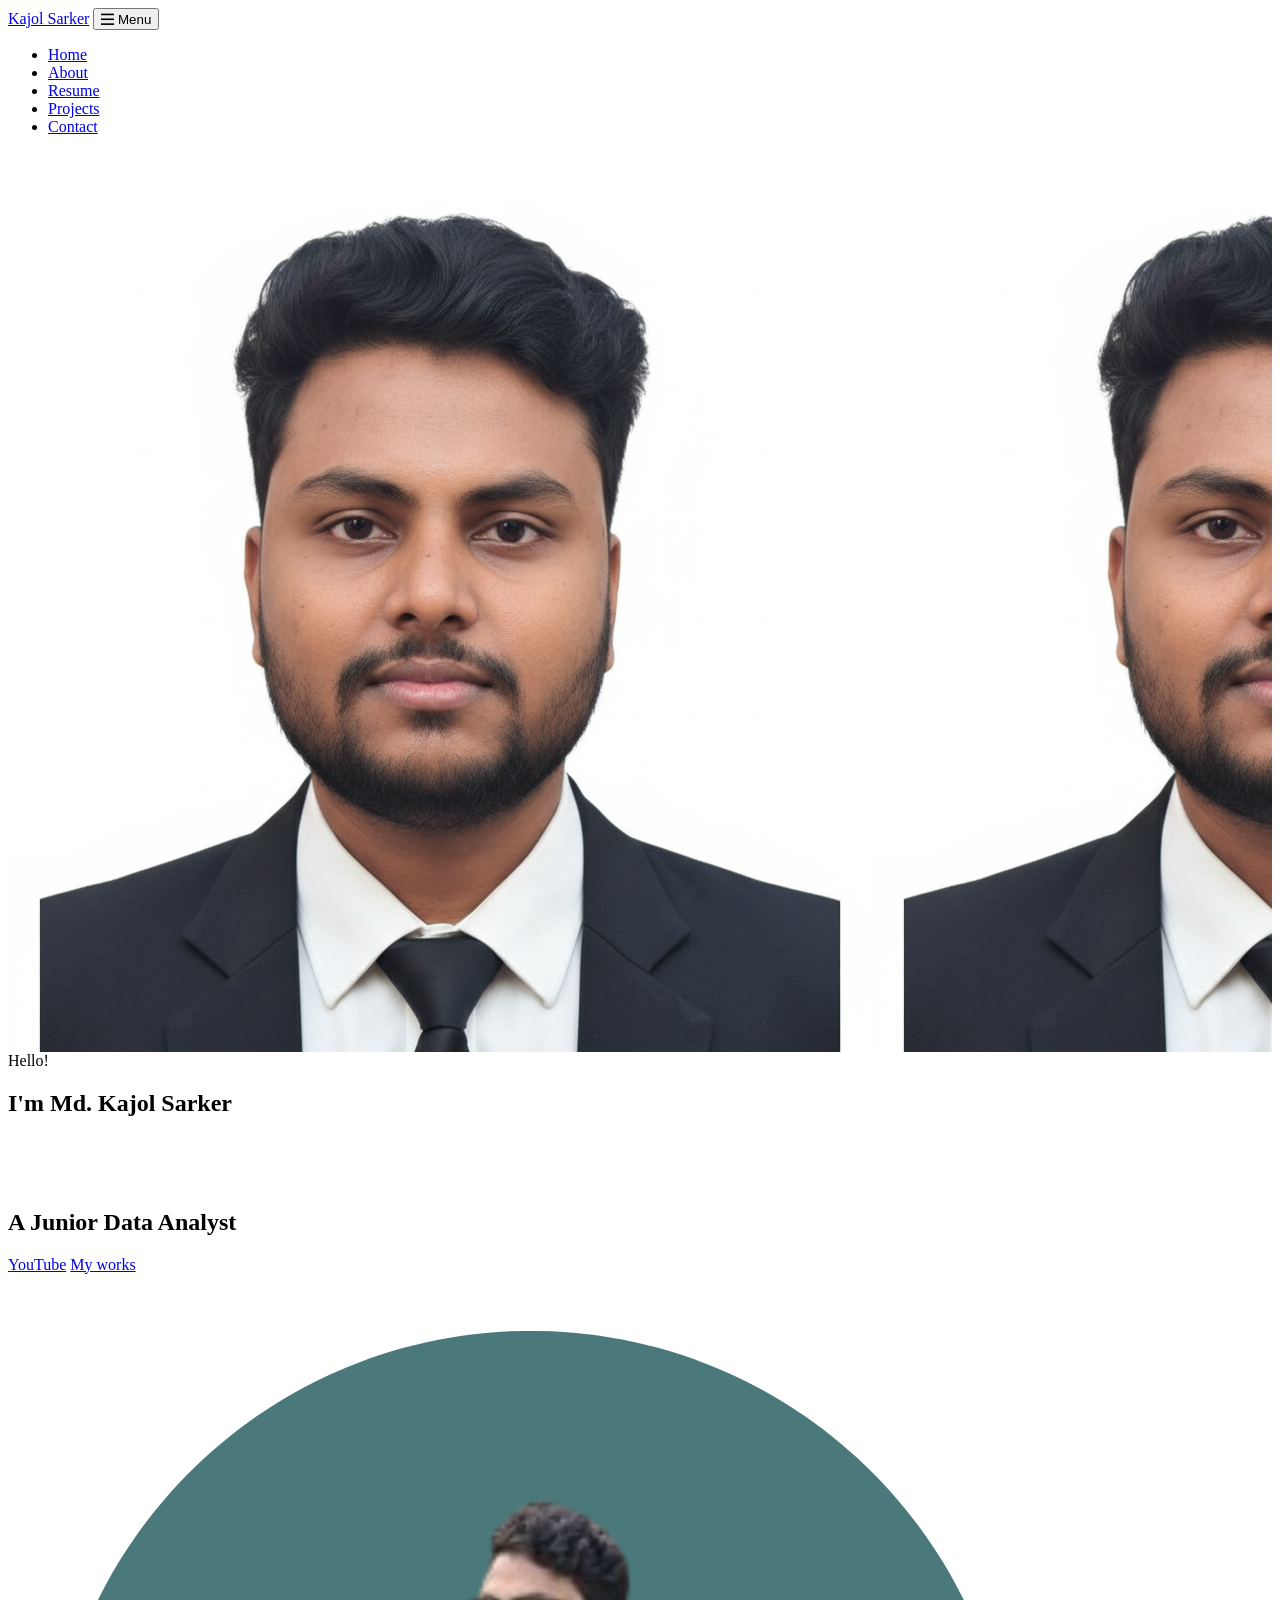
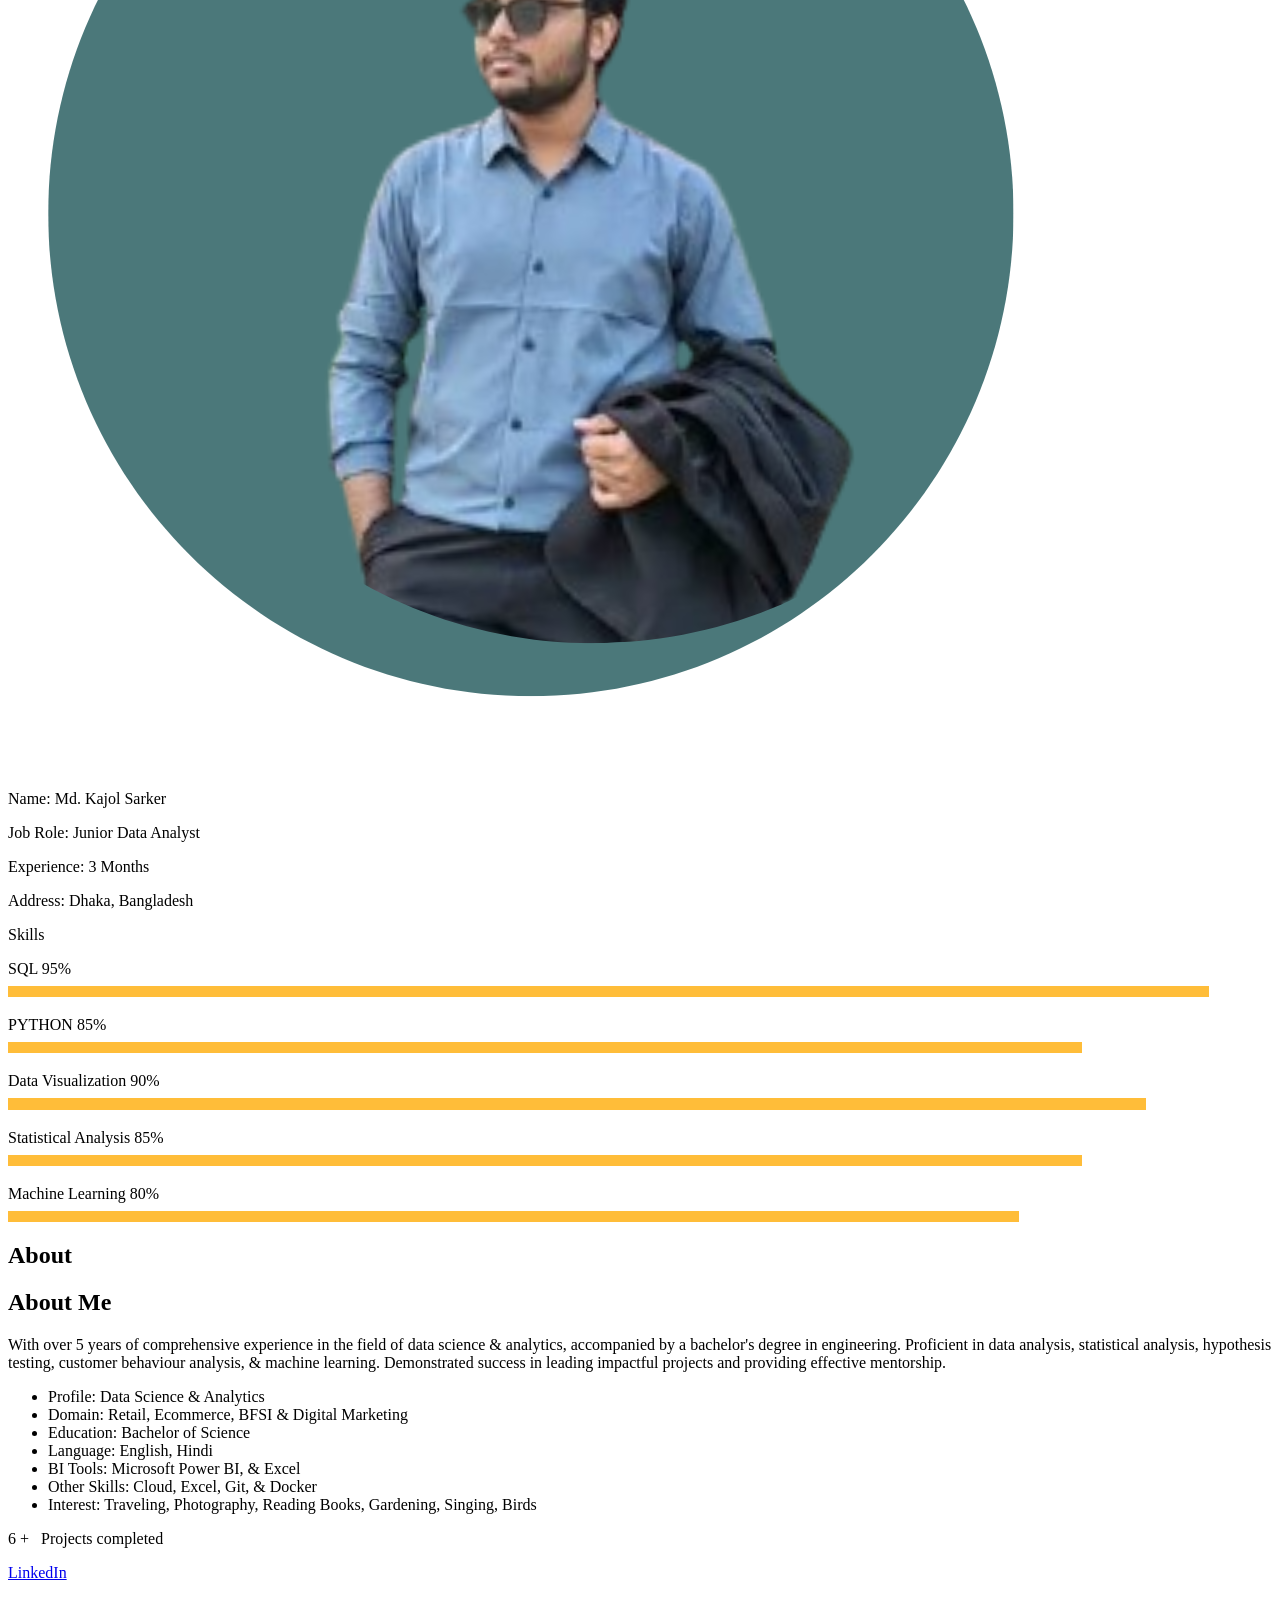
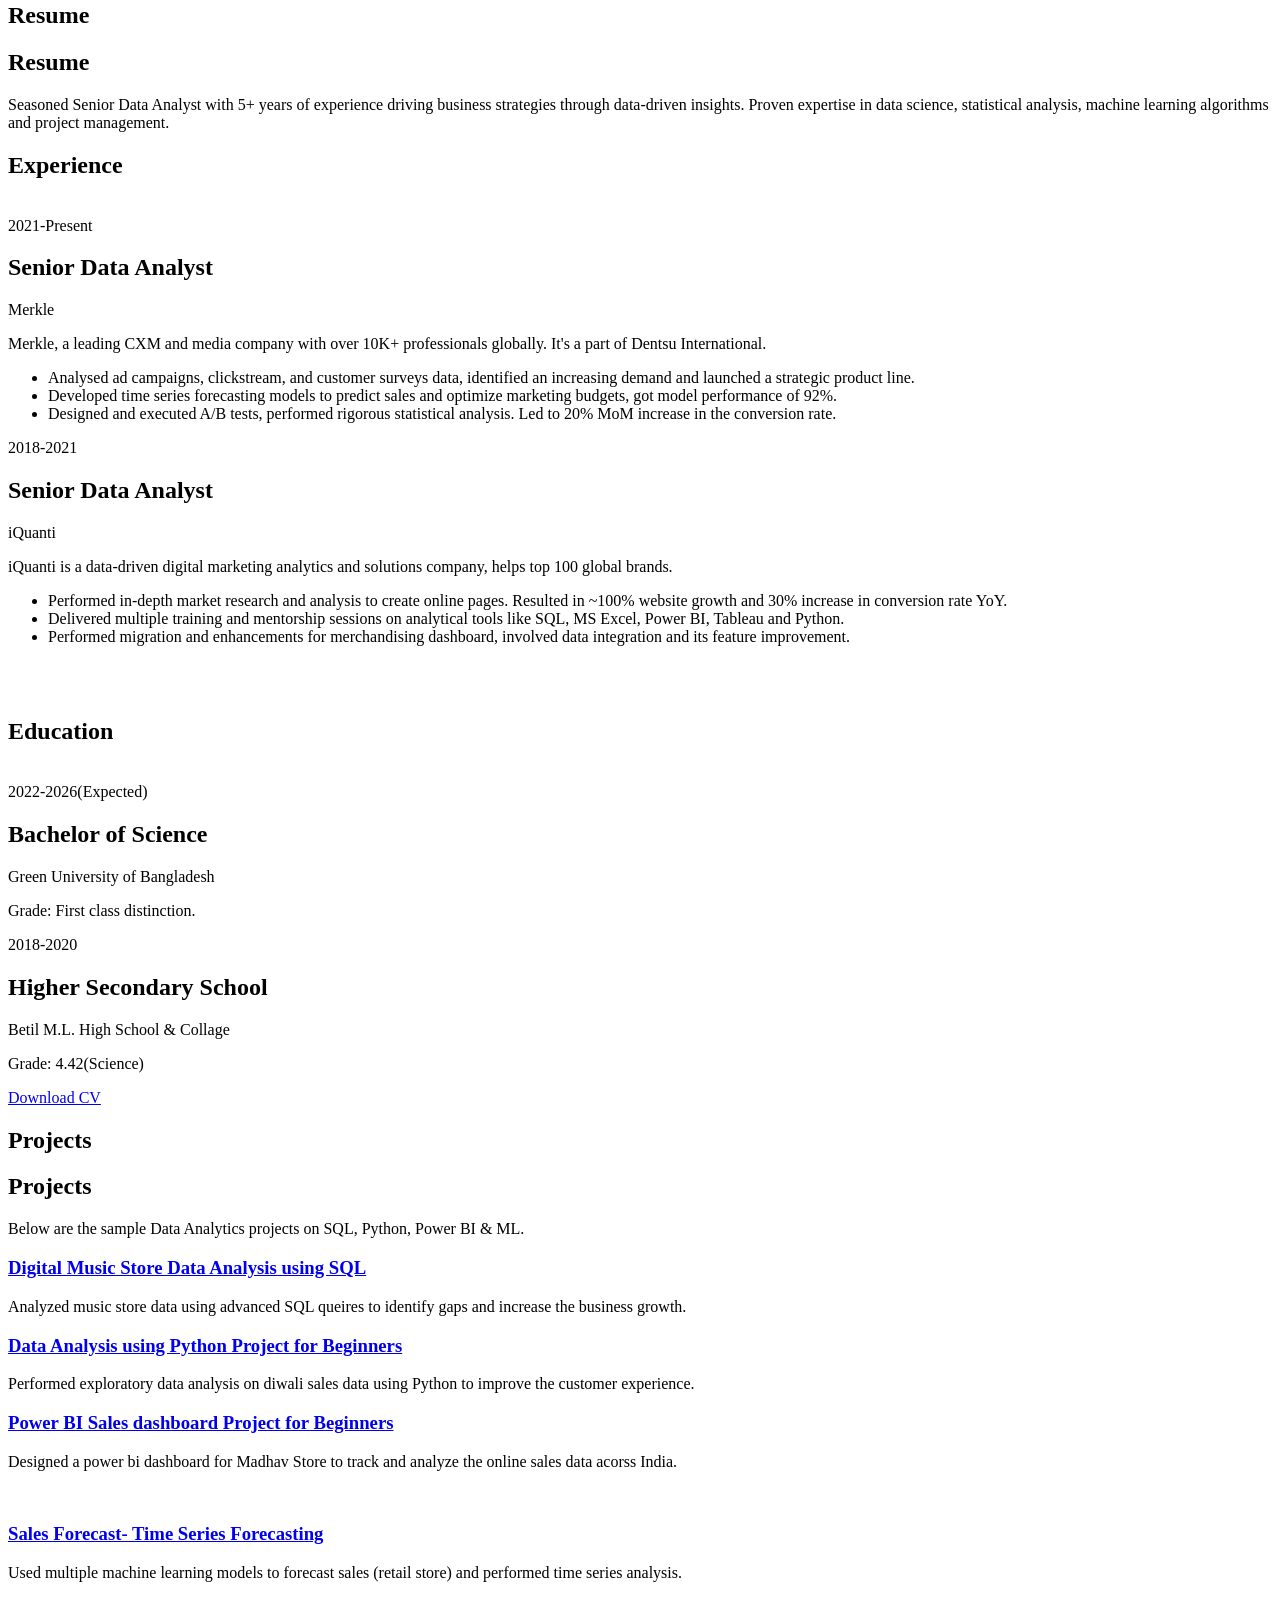
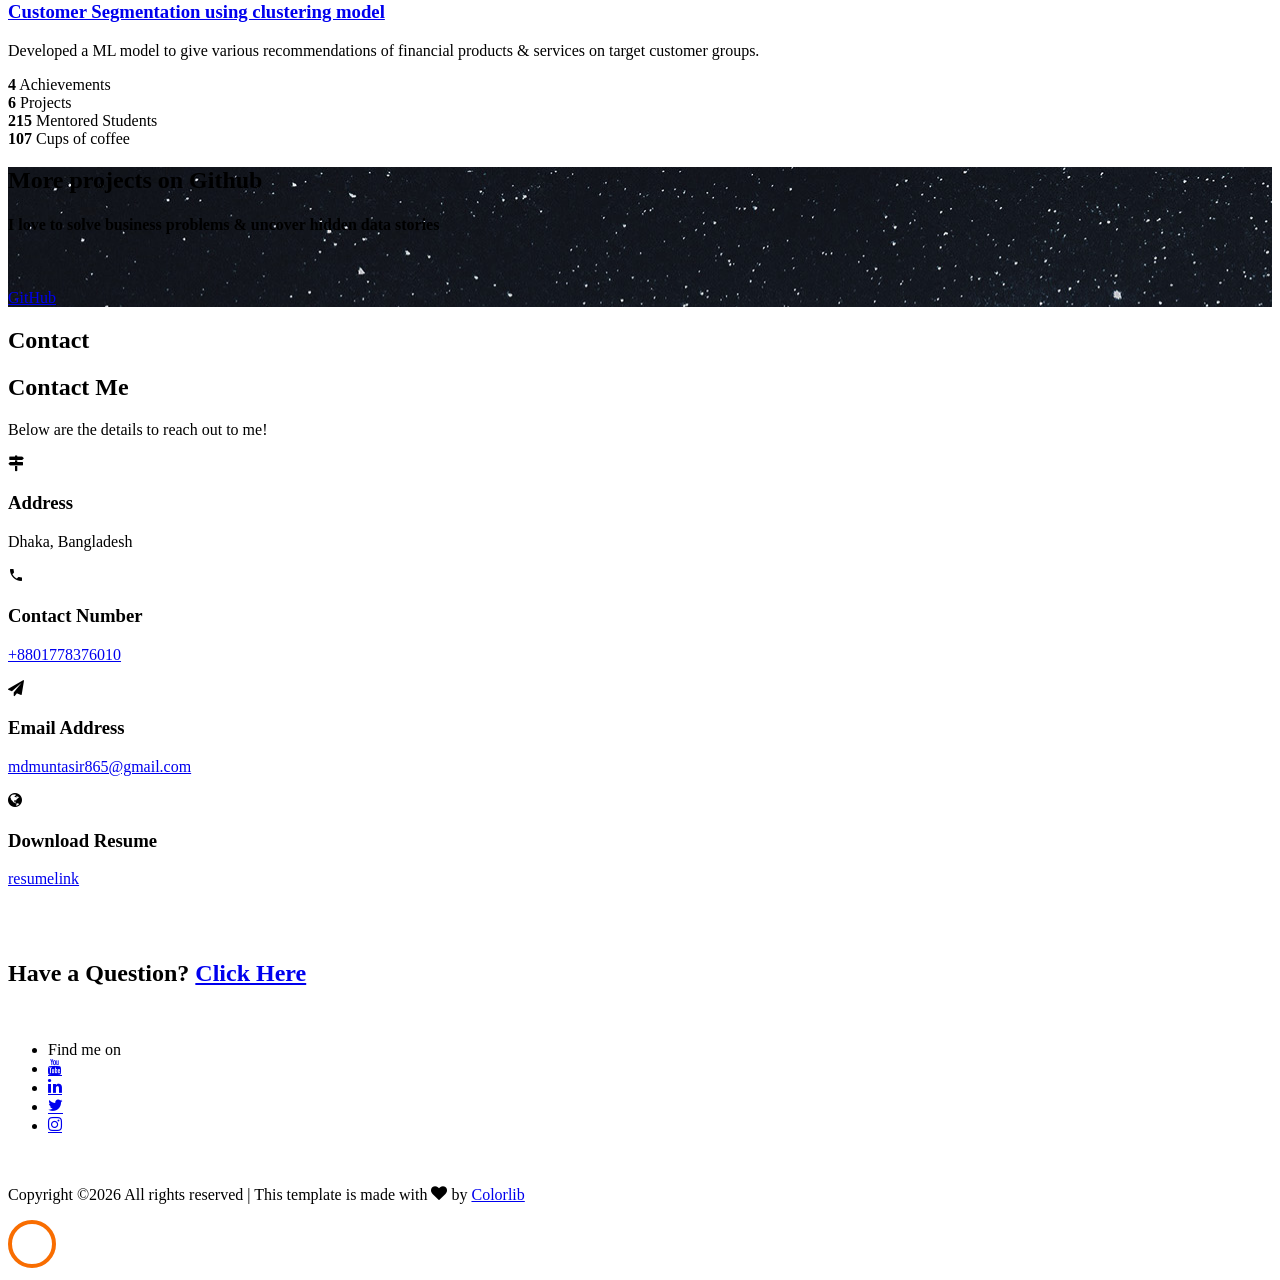
==== index.html @ 20d0cf36 "first commit" ====
<!DOCTYPE html>
<html lang="en">
  <head>
    <title>Kajol Sarker Portfolio</title>
    <meta charset="utf-8">
    <meta name="viewport" content="width=device-width, initial-scale=1, shrink-to-fit=no">
    
    <link href="https://fonts.googleapis.com/css?family=Poppins:100,200,300,400,500,600,700,800,900" rel="stylesheet">

    <link rel="stylesheet" href="css/open-iconic-bootstrap.min.css">
    <link rel="stylesheet" href="css/animate.css">
    
    <link rel="stylesheet" href="css/owl.carousel.min.css">
    <link rel="stylesheet" href="css/owl.theme.default.min.css">
    <link rel="stylesheet" href="css/magnific-popup.css">

    <link rel="stylesheet" href="css/aos.css">

    <link rel="stylesheet" href="css/ionicons.min.css">
    
    <link rel="stylesheet" href="css/flaticon.css">
    <link rel="stylesheet" href="css/icomoon.css">
    <link rel="stylesheet" href="css/style.css">



<style>

/*======================================
//--//-->   ABOUT
======================================*/

.about-mf .box-shadow-full {
  padding-top: 4rem;
  padding-bottom: 4rem;
}

.about-mf .about-img {
  margin-bottom: 2rem;
}

.about-mf .about-img img {
  margin-left: 10px;
}


.skill-mf .progress {
  /* background-color: #cde1f8; */
  margin: .5rem 0 1.2rem 0;
  border-radius: 0;
  height: .7rem;
}

.skill-mf .progress .progress-bar {
  height: .7rem;
  background-color: #ffbd39;
}


/* Animation styles */
#typing-animation {
  position: relative;
  font-size: 30px;
  font-weight: bold;
  color: rgb(255, 255, 255);
  overflow: hidden;
  white-space: nowrap;
  animation: typing 3s steps(20, end) infinite;
}

#typing-animation:before {
  content: "";
  /* position: absolute; */
  top: 0;
  left: 0;
  width: 0;
  height: 100%;
  background-color: #ccc;
  animation: typing-cursor 0.5s ease-in-out infinite;
}

@keyframes typing {
  from {
    width: 0;
  }
  to {
    width: 100%;
  }
}

@keyframes typing-cursor {
  from {
    width: 5px;
  }
  to {
    width: 0;
  }
}


/* project image zoom effect */

.zoom-effect {
  overflow: hidden;
  transition: transform 0.3s ease-out;
}

.zoom-effect:hover {
  transform: scale(1.1);
}


</style>


  </head>
  <body data-spy="scroll" data-target=".site-navbar-target" data-offset="300">
	  
	  
    <nav class="navbar navbar-expand-lg navbar-dark ftco_navbar ftco-navbar-light site-navbar-target" id="ftco-navbar">
	    <div class="container">
	      <a class="navbar-brand" href="index.html">Kajol Sarker</a>
	      <button class="navbar-toggler js-fh5co-nav-toggle fh5co-nav-toggle" type="button" data-toggle="collapse" data-target="#ftco-nav" aria-controls="ftco-nav" aria-expanded="false" aria-label="Toggle navigation">
	        <span class="oi oi-menu"></span> Menu
	      </button>

	      <div class="collapse navbar-collapse" id="ftco-nav">
	        <ul class="navbar-nav nav ml-auto">
	          <li class="nav-item"><a href="#home-section" class="nav-link"><span>Home</span></a></li>
	          <li class="nav-item"><a href="#about-section" class="nav-link"><span>About</span></a></li>
	          <li class="nav-item"><a href="#resume-section" class="nav-link"><span>Resume</span></a></li>
	          <li class="nav-item"><a href="#project-section" class="nav-link"><span>Projects</span></a></li>
	          <li class="nav-item"><a href="#contact-section" class="nav-link"><span>Contact</span></a></li>
	        </ul>
	      </div>
	    </div>
	  </nav>
	  <section id="home-section" class="hero">
		  <div class="home-slider  owl-carousel">
	       <div class="slider-item ">
	      	<div class="overlay"></div>
	         <div class="container">
	          <div class="row d-md-flex no-gutters slider-text align-items-end justify-content-end" data-scrollax-parent="true">
	          	<div class="one-third js-fullheight order-md-last img" style="background-image:url(images/bg_1.png);">
	          	 <div class="overlay"></div>
	          	</div>
		          <div class="one-forth d-flex  align-items-center ftco-animate" data-scrollax=" properties: { translateY: '70%' }">
		          	<div class="text">
		          		<span class="subheading">Hello!</span>
			            <h1 class="mb-4 mt-3">I'm <span>Md. Kajol Sarker</span></h1>

						<!-- Element to contain animated typing -->
						<span id="typing-animation"></span>

						<script>

						// Initialize the typing animation
						const typingAnimationElement = document.getElementById('typing-animation');

						// Create an array of typing text
						const typingTexts = [
						'Data Analyst  ',
						'Python Developer  ',
						'Data Enthusiast  ',
						'Data Engineer  ',
						];

						// Create a function to display the typing animation for a given text
						function playTypingAnimation(text) {
						// Loop through each character and add it to the element
						for (let i = 0; i < text.length; i++) {
							setTimeout(() => {
							typingAnimationElement.textContent += text[i];
							}, i * 200); // Increase the delay to slow down the typing animation
						}

						// Once the animation is complete, reset the text and start over
						setTimeout(() => {
							typingAnimationElement.textContent = '';
							playTypingAnimation(typingTexts[(typingTexts.indexOf(text) + 1) % typingTexts.length]);
						}, text.length * 200);
						}

						// Start the typing animation loop
						playTypingAnimation(typingTexts[0]);

						</script>

						<br>
						<br>
			            <h2>A Junior Data Analyst</h2>
						<!-- <h2 class="d-flex" style="margin-bottom: 0">With over 5 years of experience</h2> -->
						<!-- <br> -->
			            <p><a href="https://www.youtube.com/@R" class="btn btn-primary py-3 px-4">YouTube</a> 
						   <a href="https://github.com/kajol-sarker" class="btn btn-white btn-outline-white py-3 px-4">My works</a></p>
		            </div>
		          </div>
	        	</div>
	        </div>
	      </div>
		</div>
    </section>



    <section class="ftco-about img ftco-section ftco-no-pb" id="about-section">
    	<div class="container">
			<div class="row">
				<div class="row d-flex align-items-stretch">
				<!-- <div class="row d-flex"> -->
					<div class="col-md-6 col-lg-5 d-flex">
						<div class="img-about img d-flex align-items-stretch">
							<div class="overlay">
								<div class="row">
									<div class="col-sm-6 col-md-5">
									  <div class="about-img">
										<img src="images/about-me.png" class="img-fluid rounded b-shadow-a" alt="">
									  </div>
									</div>
									<!-- Details next to profile image -->
									<div class="col-sm-6 col-md-7">
									  <div class="about-info">
										<p><span class="title-s">Name: </span> <span>Md. Kajol Sarker</span></p>
										<p><span class="title-s">Job Role: </span> <span>Junior Data Analyst</span></p>
										<p><span class="title-s">Experience: </span> <span>3 Months</span></p>
										<p><span class="title-s">Address: </span> <span>Dhaka, Bangladesh</span></p>
									  </div>
									</div>
								  </div>

								<div class="skill-mf">
									<p class="title-s">Skills</p>
									<span>SQL</span> <span class="pull-right">95%</span>
									<div class="progress">
										<div class="progress-bar" role="progressbar" style="width: 95%;" aria-valuenow="95" aria-valuemin="0"
											aria-valuemax="100"></div>
									</div>
									
									<span>PYTHON</span> <span class="pull-right">85%</span>
									<div class="progress">
										<div class="progress-bar" role="progressbar" style="width: 85%" aria-valuenow="85" aria-valuemin="0"
											aria-valuemax="100"></div>
									</div>
									
									<span>Data Visualization</span> <span class="pull-right">90%</span>
									<div class="progress">
										<div class="progress-bar" role="progressbar" style="width: 90%" aria-valuenow="90" aria-valuemin="0"
											aria-valuemax="100"></div>
									</div>
									
									<span>Statistical Analysis</span> <span class="pull-right">85%</span>
									<div class="progress">
										<div class="progress-bar" role="progressbar" style="width: 85%" aria-valuenow="85" aria-valuemin="0"
											aria-valuemax="100"></div>
									</div>
									
									<span>Machine Learning</span> <span class="pull-right">80%</span>
									<div class="progress">
										<div class="progress-bar" role="progressbar" style="width: 80%" aria-valuenow="80" aria-valuemin="0"
											aria-valuemax="100"></div>
									</div>
								</div>
							</div>
						</div>
					</div>
					
					<div class="col-md-6 col-lg-7 pl-lg-5 pb-5">
						<div class="row justify-content-start pb-3">
							<div class="col-md-12 heading-section ftco-animate">
								
								<h1 class="big">About</h1>
								<h2 class="mb-4">About Me</h2>
								
								<p>With over 5 years of comprehensive experience in the field of data science & analytics, accompanied by a bachelor's degree in engineering. 
									Proficient in data analysis, statistical analysis, hypothesis testing, customer behaviour analysis, &amp; machine learning. 
									Demonstrated success in leading impactful projects and providing effective mentorship.</p>
								<ul class="about-info mt-4 px-md-0 px-2">
									<li class="d-flex"><span>Profile:</span> <span>Data Science &amp; Analytics</span></li>
									<li class="d-flex"><span>Domain:</span> <span>Retail, Ecommerce, BFSI &amp; Digital Marketing</span></li>
									<li class="d-flex"><span>Education:</span> <span>Bachelor of Science</span></li>
									<li class="d-flex"><span>Language:</span> <span>English, Hindi</span></li>
									<li class="d-flex"><span>BI Tools:</span> <span>Microsoft Power BI, &amp; Excel </span></li>
									<li class="d-flex"><span>Other Skills:</span> <span>Cloud, Excel, Git, &amp; Docker</span></li>
									<li class="d-flex"><span>Interest:</span> <span>Traveling, Photography, Reading Books, Gardening, Singing, Birds</span></li>
									
								</ul>
							</div>
						</div>


						<div class="counter-wrap ftco-animate d-flex mt-md-3">
							<div class="text">
								<p class="mb-4">
									<span class="number" data-number="30">0</span> <span>+</span>
									<span>&nbsp; Projects completed</span>
								</p>
								<p><a href="https://www.linkedin.com/in/kajol-sarker/" class="btn btn-primary py-3 px-3">LinkedIn</a></p>
							</div>
						</div>
					</div>
				</div>
			</div>
		</div>
    </section>



	
    <section class="ftco-section ftco-no-pb" id="resume-section">
    	<div class="container">
    		<div class="row justify-content-center pb-5">
          <div class="col-md-10 heading-section text-center ftco-animate">
          	<h1 class="big big-2">Resume</h1>
            <h2 class="mb-4">Resume</h2>
            <p>Seasoned Senior Data Analyst with 5+ years of experience driving business strategies through data-driven insights. Proven expertise in data science, statistical analysis, machine learning algorithms and project management.</p>
          </div>
        </div>

		<div class="row">
			<h1 class="big-4">Experience</h1>
			<div class="underline"></div>
		</div>
		<br>
		
		<div class="row">
				<div class="col-md-6">
					<div class="resume-wrap ftco-animate">
						<span class="date">2021-Present</span>
						<h2>Senior Data Analyst</h2>
						<span class="position">Merkle</span>
						<p class="mt-4">Merkle, a leading CXM and media company with over 10K+ professionals globally. It's a part of Dentsu International. 
							<ul>
								<li>Analysed ad campaigns, clickstream, and customer surveys data, identified an increasing demand and launched a strategic product line.</li>
								<li>Developed time series forecasting models to predict sales and optimize marketing budgets, got model performance of 92%.</li>
								<li>Designed and executed A/B tests, performed rigorous statistical analysis. Led to 20% MoM increase in the conversion rate.</li>
							</ul>
						</p>
					</div>

				</div>

				<div class="col-md-6">
					<div class="resume-wrap ftco-animate">
						<span class="date">2018-2021</span>
						<h2>Senior Data Analyst</h2>
						<span class="position">iQuanti</span>
						<p class="mt-4">iQuanti is a data-driven digital marketing analytics and solutions company, helps top 100 global brands. 
							<ul>
								<li>Performed in-depth market research and analysis to create online pages. Resulted in ~100% website growth and 30% increase in conversion rate YoY.</li>
								<li>Delivered multiple training and mentorship sessions on analytical tools like SQL, MS Excel, Power BI, Tableau and Python.</li>
								<li>Performed migration and enhancements for merchandising dashboard, involved data integration and its feature improvement.</li>
							</ul>
						</p>
					</div>

				</div>
			</div>

		<br>
		<br>

		<div class="row">
			<h1 class="big-4">Education</h1>
			<div class="underline"></div>
		</div>
		<br>
		
			<div class="row">
    			<div class="col-md-6">
    				<div class="resume-wrap ftco-animate">
    					<span class="date">2022-2026(Expected)</span>
    					<h2>Bachelor of Science</h2>
    					<span class="position">Green University of Bangladesh</span>
    					<p class="mt-4">Grade: First class distinction.</p>
    				</div>
    			</div>

    			<div class="col-md-6">
    				<div class="resume-wrap ftco-animate">
    					<span class="date">2018-2020</span>
    					<h2>Higher Secondary School</h2>
    					<span class="position">Betil M.L. High School & Collage</span>
    					<p class="mt-4">Grade: 4.42(Science)</p>
    				</div>
				</div>
    		</div>

    		<div class="row justify-content-center mt-5">
    			<div class="col-md-6 text-center ftco-animate">
    				<p><a href="#" class="btn btn-primary py-4 px-5">Download CV</a></p>
    			</div>
    		</div>
    	</div>
    </section>

   

    <section class="ftco-section" id="project-section">
      <div class="container">
        <div class="row justify-content-center mb-5 pb-5">
          <div class="col-md-7 heading-section text-center ftco-animate">
            <h1 class="big big-2">Projects</h1>
            <h2 class="mb-4">Projects</h2>
            <p>Below are the sample Data Analytics projects on SQL, Python, Power BI & ML.</p>
          </div>
        </div>
        <div class="row d-flex">
          <div class="col-md-4 d-flex ftco-animate">
          	<div class="blog-entry justify-content-end">
              <a href="https://github.com/rishabhnmishra/SQL_Music_Store_Analysis/blob/main/Music_Store_Query.sql" class="block-20 zoom-effect" style="background-image: url('images/proj_1.jpg');">
              </a>
              <div class="text mt-3 float-right d-block">

                <h3 class="heading"><a href="https://github.com/rishabhnmishra/SQL_Music_Store_Analysis/blob/main/Music_Store_Query.sql">Digital Music Store Data Analysis using SQL</a></h3>
                <p>Analyzed music store data using advanced SQL queires to identify gaps and increase the business growth.</p>
              </div>
            </div>
          </div>
          <div class="col-md-4 d-flex ftco-animate">
          	<div class="blog-entry justify-content-end">
              <a href="https://github.com/rishabhnmishra/Python_Diwali_Sales_Analysis/blob/main/Diwali_Sales_Analysis.ipynb" class="block-20 zoom-effect" style="background-image: url('images/proj_2.jpg');">
              </a>
              <div class="text mt-3 float-right d-block">

                <h3 class="heading"><a href="https://github.com/rishabhnmishra/Python_Diwali_Sales_Analysis/blob/main/Diwali_Sales_Analysis.ipynb">Data Analysis using Python Project for Beginners</a></h3>
                <p>Performed exploratory data analysis on diwali sales data using Python to improve the customer experience.</p>
              </div>
            </div>
          </div>
          <div class="col-md-4 d-flex ftco-animate">
          	<div class="blog-entry">
              <a href="https://github.com/rishabhnmishra/Madhav_Store_Analysis_PowerBI/blob/main/Madhav%20Store%20dashboard.jpg" class="block-20 zoom-effect" style="background-image: url('images/proj_3.jpg');">
              </a>
              <div class="text mt-3 float-right d-block">

                <h3 class="heading"><a href="https://github.com/rishabhnmishra/Madhav_Store_Analysis_PowerBI/blob/main/Madhav%20Store%20dashboard.jpg">Power BI Sales dashboard Project for Beginners</a></h3>
                <p>Designed a power bi dashboard for Madhav Store to track and analyze the online sales data acorss India.</p>
              </div>
            </div>
          </div>
        </div>
	<br>
		<!-- added justify-content-center to center align the last two projects -->
		<div class="row d-flex justify-content-center">  
			<div class="col-md-4 d-flex ftco-animate">
				<div class="blog-entry justify-content-end">
				<a href="https://github.com/rishabhnmishra/sales_forecasting/tree/main" class="block-20 zoom-effect" style="background-image: url('images/proj_4.jpg');">
				</a>
				<div class="text mt-3 float-right d-block">
  
				  <h3 class="heading"><a href="https://github.com/rishabhnmishra/sales_forecasting/tree/main">Sales Forecast- Time Series Forecasting</a></h3>
				  <p>Used multiple machine learning models to forecast sales (retail store) and performed time series analysis.</p>
				</div>
			  </div>
			</div>
			<div class="col-md-4 d-flex ftco-animate">
				<div class="blog-entry justify-content-end">
				<a href="https://github.com/rishabhnmishra/customer_segmentation/blob/main/Customer_Segmentation-final.ipynb" class="block-20 zoom-effect" style="background-image: url('images/proj_5.jpg');">
				</a>
				<div class="text mt-3 float-right d-block">
  
				  <h3 class="heading"><a href="https://github.com/rishabhnmishra/customer_segmentation/blob/main/Customer_Segmentation-final.ipynb">Customer Segmentation using clustering model</a></h3>
				  <p>Developed a ML model to give various recommendations of financial products &amp; services on target customer groups.</p>
				</div>
			  </div>
			</div>
		 </div>
	  </div>
    </section>

	<section class="ftco-section ftco-no-pt ftco-no-pb ftco-counter img" id="section-counter">
      <div class="container">
		<div class="row d-md-flex align-items-center">
          <div class="col-md d-flex justify-content-center counter-wrap ftco-animate">
            <div class="block-18">
              <div class="text">
                <strong class="number" data-number="20">0</strong>
                <span>Achievements</span>
              </div>
            </div>
          </div>
          <div class="col-md d-flex justify-content-center counter-wrap ftco-animate">
            <div class="block-18">
              <div class="text">
                <strong class="number" data-number="30">0</strong>
                <span>Projects</span>
              </div>
            </div>
          </div>
          <div class="col-md d-flex justify-content-center counter-wrap ftco-animate">
            <div class="block-18">
              <div class="text">
                <strong class="number" data-number="1000">0</strong>
                <span>Mentored Students</span>
              </div>
            </div>
          </div>
          <div class="col-md d-flex justify-content-center counter-wrap ftco-animate">
            <div class="block-18">
              <div class="text">
                <strong class="number" data-number="500">0</strong>
                <span>Cups of coffee</span>
              </div>
            </div>
          </div>
        </div>
      </div>
	
	  <div class="ftco-section ftco-hireme img margin-top" style="background-image: url(images/bg_1.jpg)">
			<!-- <div class="container"> -->
				<div class="row justify-content-center">
					<div class="col-md-7 ftco-animate text-center">
						<h2>More projects on<span> Github  </span> </h2>
						<div class="heading"> <h4> I love to solve business problems &amp; uncover hidden data stories </h4>
						<br>
						<p><a href="https://github.com/kajol-sarker" class="btn btn-primary py-3 px-5">GitHub</a></p>
						</div>
					</div>
				</div>
			<!-- </div> -->
		</div>
	</section>



    <section class="ftco-section contact-section ftco-no-pb" id="contact-section">
      <div class="container">
      	<div class="row justify-content-center mb-5 pb-3">
          <div class="col-md-7 heading-section text-center ftco-animate">
            <h1 class="big big-2">Contact</h1>
            <h2 class="mb-4">Contact Me</h2>
            <p>Below are the details to reach out to me!</p>
          </div>
        </div>

        <div class="row d-flex contact-info mb-5">
          <div class="col-md-6 col-lg-3 d-flex ftco-animate">
          	<div class="align-self-stretch box p-4 text-center">
          		<div class="icon d-flex align-items-center justify-content-center">
          			<span class="icon-map-signs"></span>
          		</div>
          		<h3 class="mb-4">Address</h3>
	            <p>Dhaka, Bangladesh</p>
	          </div>
          </div>
          <div class="col-md-6 col-lg-3 d-flex ftco-animate">
          	<div class="align-self-stretch box p-4 text-center">
          		<div class="icon d-flex align-items-center justify-content-center">
          			<span class="icon-phone2"></span>
          		</div>
          		<h3 class="mb-4">Contact Number</h3>
	            <p><a href="tel://0101010101">+8801778376010</a></p>
	          </div>
          </div>
          <div class="col-md-6 col-lg-3 d-flex ftco-animate">
          	<div class="align-self-stretch box p-4 text-center">
          		<div class="icon d-flex align-items-center justify-content-center">
          			<span class="icon-paper-plane"></span>
          		</div>
          		<h3 class="mb-4">Email Address</h3>
	            <p><a href="mailto:info@yoursite.com">mdmuntasir865@gmail.com</a></p>
	          </div>
          </div>
          <div class="col-md-6 col-lg-3 d-flex ftco-animate">
          	<div class="align-self-stretch box p-4 text-center">
          		<div class="icon d-flex align-items-center justify-content-center">
          			<span class="icon-globe"></span>
          		</div>
          		<h3 class="mb-4">Download Resume</h3>
	            <p><a href="#">resumelink</a></p>
	          </div>
          </div>

		  <div class="container">
			<br>
			<br>
			<div class="row justify-content-center">
				<div class="col-md-7 ftco-animate text-center">
					<h2>Have a<span> Question?  </span> <a href="https://forms.gle/uLaTShUKXraAvHJ77" class="btn btn-primary py-3 px-5">Click Here</a> </h2>
				</div>
			</div>
				<br>
					<ul class="ftco-footer-social list-unstyled d-flex justify-content-center align-items-center mb-0">
					  <li class="ftco-animate normal-txt">Find me on  </li>
					  <li class="ftco-animate"><a href="https://www.youtube.com/@"><span class="icon-youtube"></span></a></li>
					  <li class="ftco-animate"><a href="https://www.linkedin.com/in/kajol-sarker/"><span class="icon-linkedin"></span></a></li>  
					  <li class="ftco-animate"><a href="https://twitter.com/"><span class="icon-twitter"></span></a></li>
				      <li class="ftco-animate"><a href="https://www.instagram.com/qalbi.kaju?igsh=MXd2dWJ2d3l4a3E5dA=="><span class="icon-instagram"></span></a></li>
					</ul>
				<br>
		   </div>
   </div>
 </section>


 
	
    <footer class="ftco-footer ftco-section">
		<div class="container">
		  <div class="row">
			<div class="col-md-12 text-center">
  
			  <p><!-- Link back to Colorlib can't be removed. Template is licensed under CC BY 3.0. -->
	Copyright &copy;<script>document.write(new Date().getFullYear());</script> All rights reserved | This template is made with <i class="icon-heart color-danger" aria-hidden="true"></i> by <a href="https://colorlib.com" target="_blank">Colorlib</a>
	<!-- Link back to Colorlib can't be removed. Template is licensed under CC BY 3.0. --></p>
			</div>
		  </div>
		</div>
	  </footer>


  <!-- loader -->
  <div id="ftco-loader" class="show fullscreen"><svg class="circular" width="48px" height="48px"><circle class="path-bg" cx="24" cy="24" r="22" fill="none" stroke-width="4" stroke="#eeeeee"/><circle class="path" cx="24" cy="24" r="22" fill="none" stroke-width="4" stroke-miterlimit="10" stroke="#F96D00"/></svg></div>


  <script src="js/jquery.min.js"></script>
  <script src="js/jquery-migrate-3.0.1.min.js"></script>
  <script src="js/popper.min.js"></script>
  <script src="js/bootstrap.min.js"></script>
  <script src="js/jquery.easing.1.3.js"></script>
  <script src="js/jquery.waypoints.min.js"></script>
  <script src="js/jquery.stellar.min.js"></script>
  <script src="js/owl.carousel.min.js"></script>
  <script src="js/jquery.magnific-popup.min.js"></script>
  <script src="js/aos.js"></script>
  <script src="js/jquery.animateNumber.min.js"></script>
  <script src="js/scrollax.min.js"></script>
  
  <script src="js/main.js"></script>
    
  </body>
</html>
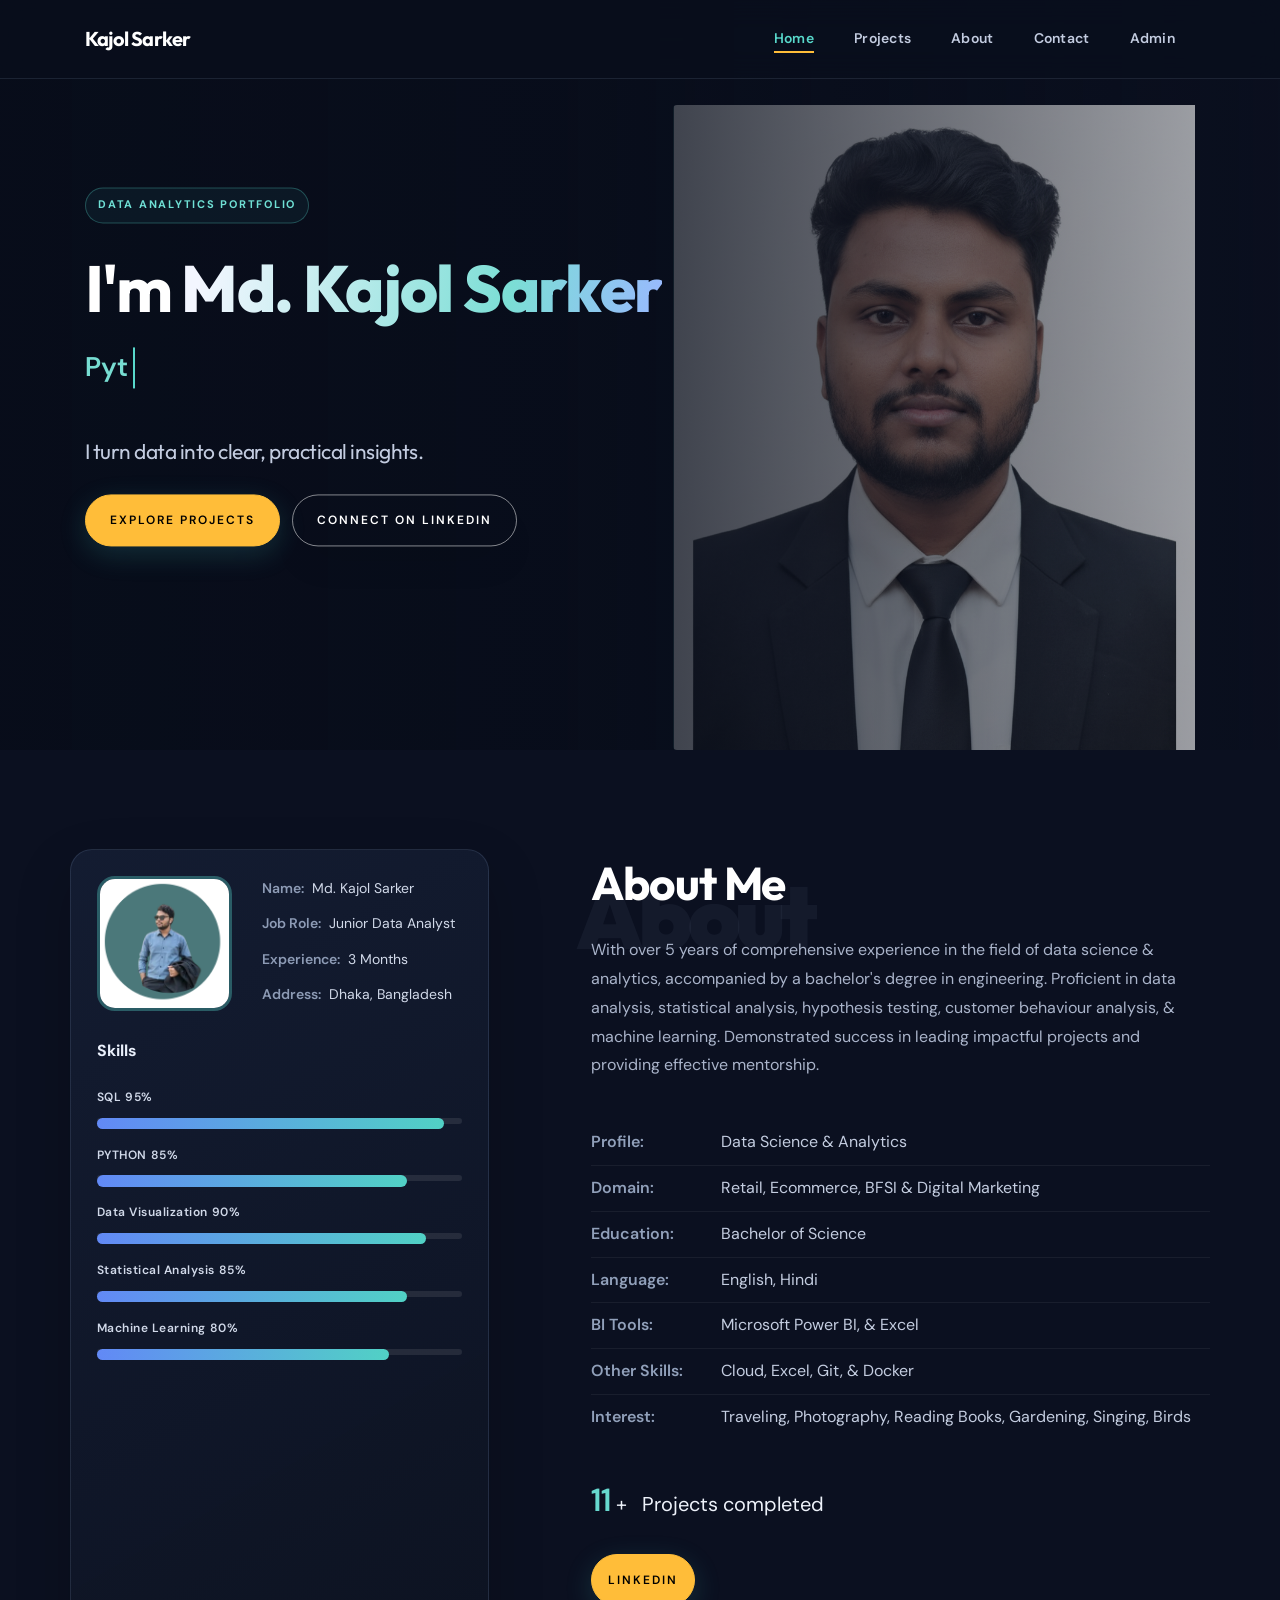
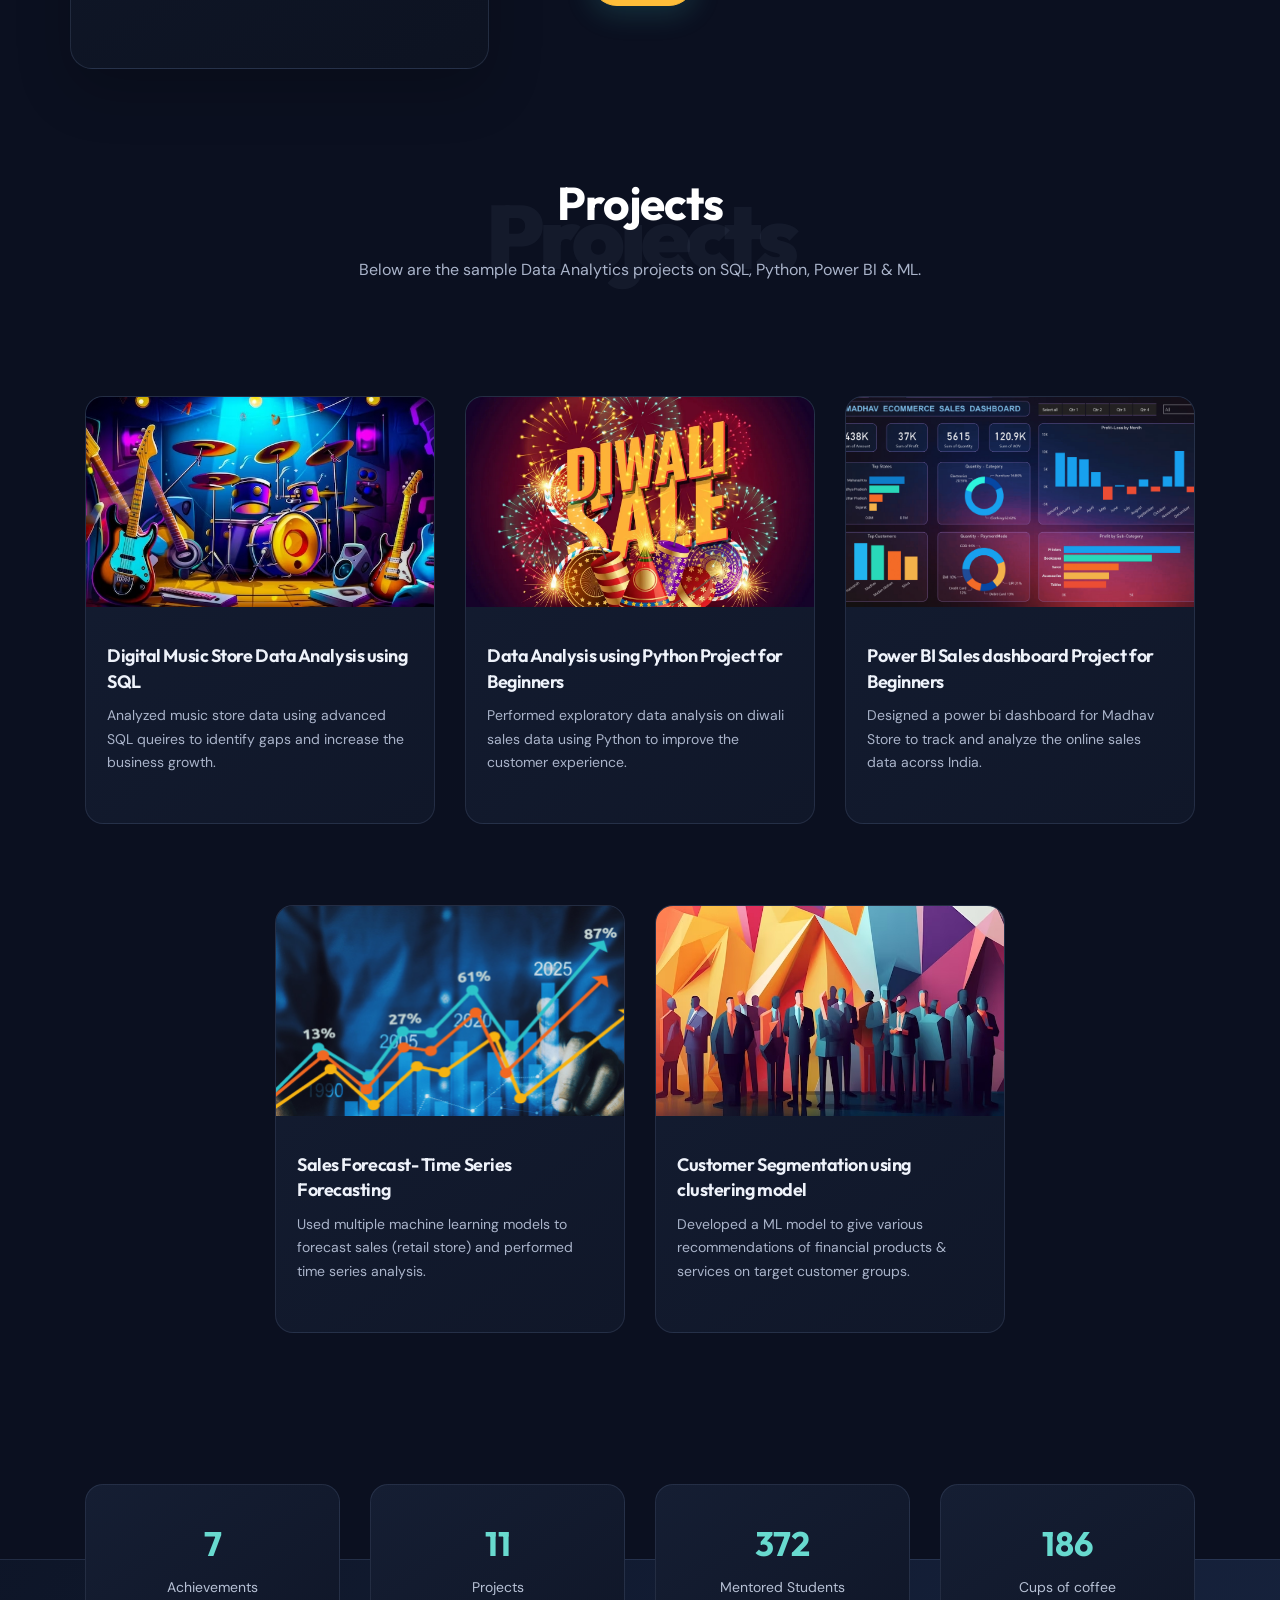
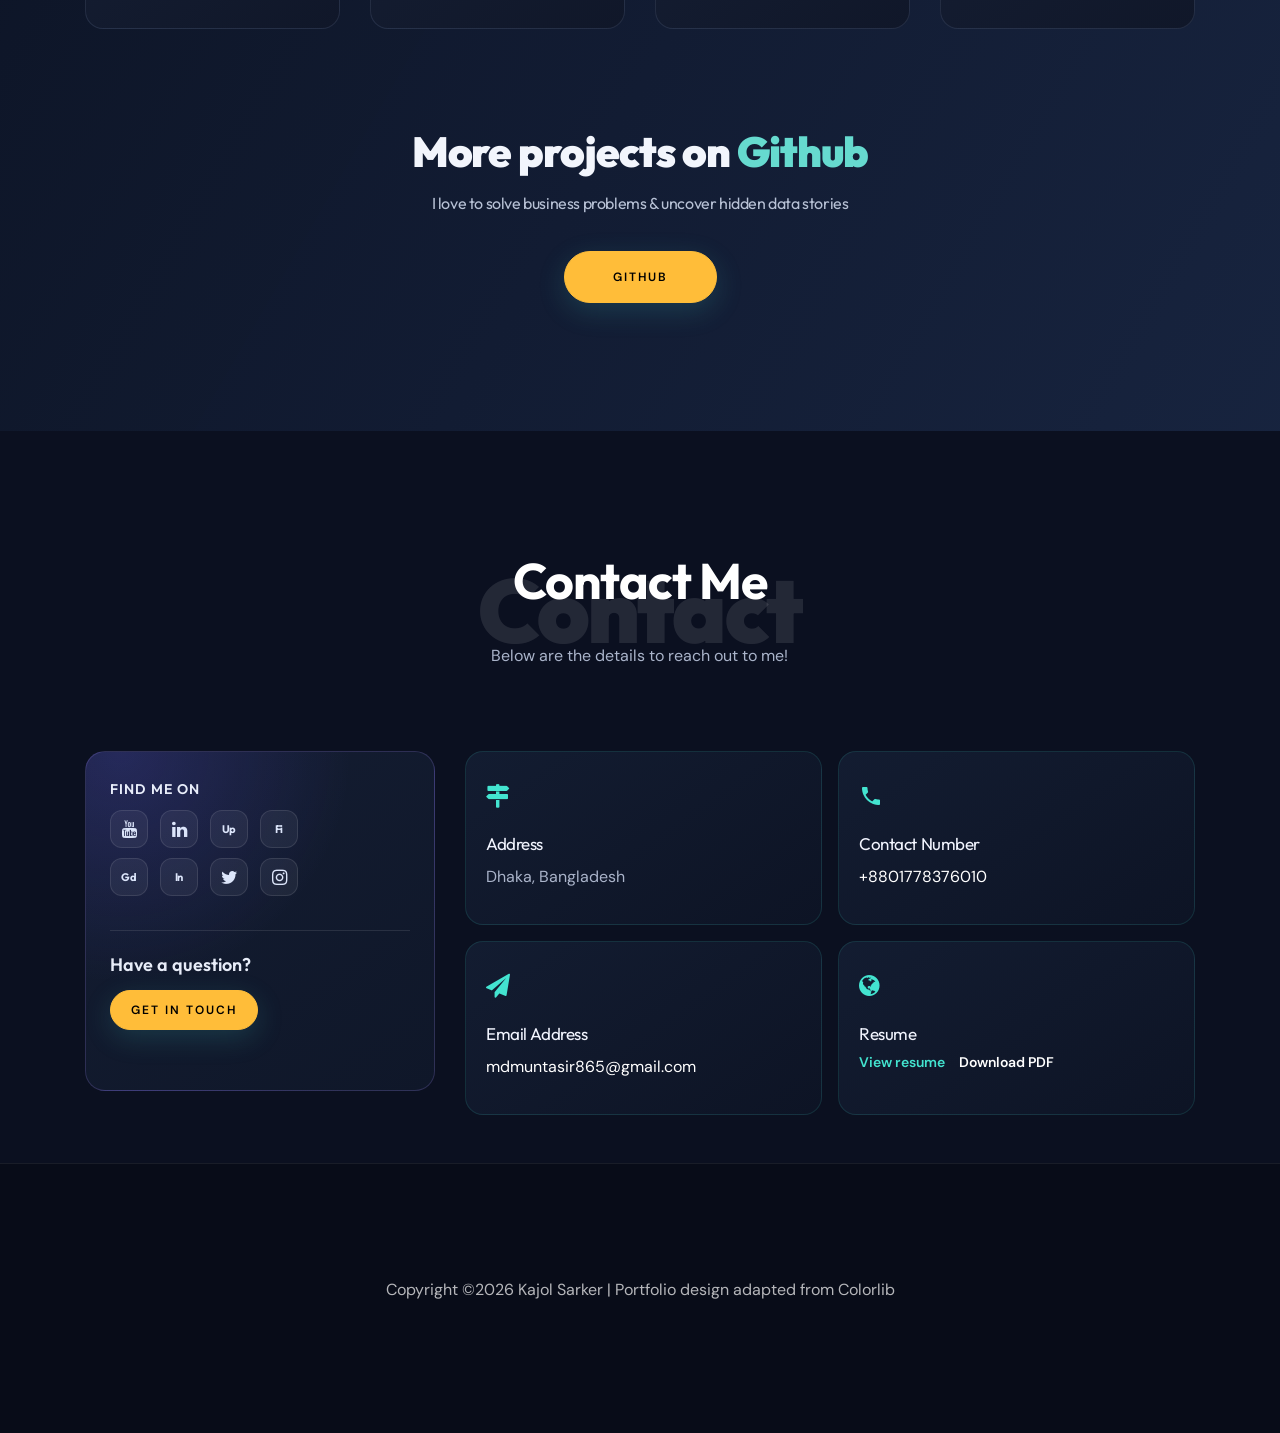
==== commit 47ab4366: "second commit" ====
--- a/index.html
+++ b/index.html
@@ -1,11 +1,12 @@
-<!DOCTYPE html>
+﻿<!DOCTYPE html>
 <html lang="en">
   <head>
-    <title>Kajol Sarker Portfolio</title>
+    <title>Kajol Sarker | Data Analyst Portfolio</title>
     <meta charset="utf-8">
     <meta name="viewport" content="width=device-width, initial-scale=1, shrink-to-fit=no">
+    <meta name="description" content="Explore Kajol Sarker's data analytics portfolio, skills, and projects in SQL, Python, and Power BI.">
     
-    <link href="https://fonts.googleapis.com/css?family=Poppins:100,200,300,400,500,600,700,800,900" rel="stylesheet">
+    <link href="https://fonts.googleapis.com/css2?family=DM+Sans:wght@400;500;600;700&family=Outfit:wght@400;500;600;700;800&display=swap" rel="stylesheet">
 
     <link rel="stylesheet" href="css/open-iconic-bootstrap.min.css">
     <link rel="stylesheet" href="css/animate.css">
@@ -21,9 +22,6 @@
     <link rel="stylesheet" href="css/flaticon.css">
     <link rel="stylesheet" href="css/icomoon.css">
     <link rel="stylesheet" href="css/style.css">
-
-
-
 <style>
 
 /*======================================
@@ -111,6 +109,14 @@
 
 
 </style>
+
+<script>
+  try {
+    document.documentElement.dataset.theme = localStorage.getItem('portfolio-theme') || 'dark';
+  } catch (error) {
+    document.documentElement.dataset.theme = 'dark';
+  }
+</script>
 
 
   </head>
@@ -127,10 +133,10 @@
 	      <div class="collapse navbar-collapse" id="ftco-nav">
 	        <ul class="navbar-nav nav ml-auto">
 	          <li class="nav-item"><a href="#home-section" class="nav-link"><span>Home</span></a></li>
+	          <li class="nav-item"><a href="#project-section" class="nav-link"><span>Projects</span></a></li>
 	          <li class="nav-item"><a href="#about-section" class="nav-link"><span>About</span></a></li>
-	          <li class="nav-item"><a href="#resume-section" class="nav-link"><span>Resume</span></a></li>
-	          <li class="nav-item"><a href="#project-section" class="nav-link"><span>Projects</span></a></li>
 	          <li class="nav-item"><a href="#contact-section" class="nav-link"><span>Contact</span></a></li>
+	          <li class="nav-item"><a href="admin.html" class="nav-link"><span>Admin</span></a></li>
 	        </ul>
 	      </div>
 	    </div>
@@ -146,7 +152,7 @@
 	          	</div>
 		          <div class="one-forth d-flex  align-items-center ftco-animate" data-scrollax=" properties: { translateY: '70%' }">
 		          	<div class="text">
-		          		<span class="subheading">Hello!</span>
+                    <span class="subheading">Data analytics portfolio</span>
 			            <h1 class="mb-4 mt-3">I'm <span>Md. Kajol Sarker</span></h1>
 
 						<!-- Element to contain animated typing -->
@@ -188,11 +194,11 @@
 
 						<br>
 						<br>
-			            <h2>A Junior Data Analyst</h2>
+			            <h2>I turn data into clear, practical insights.</h2>
 						<!-- <h2 class="d-flex" style="margin-bottom: 0">With over 5 years of experience</h2> -->
 						<!-- <br> -->
-			            <p><a href="https://www.youtube.com/@R" class="btn btn-primary py-3 px-4">YouTube</a> 
-						   <a href="https://github.com/kajol-sarker" class="btn btn-white btn-outline-white py-3 px-4">My works</a></p>
+			            <p class="hero-actions"><a href="#project-section" class="btn btn-primary py-3 px-4">Explore projects</a>
+						   <a href="https://www.linkedin.com/in/kajol-sarker/" class="btn btn-white btn-outline-white py-3 px-4">Connect on LinkedIn</a></p>
 		            </div>
 		          </div>
 	        	</div>
@@ -214,7 +220,7 @@
 								<div class="row">
 									<div class="col-sm-6 col-md-5">
 									  <div class="about-img">
-										<img src="images/about-me.png" class="img-fluid rounded b-shadow-a" alt="">
+										<img src="images/about-me.png" class="img-fluid rounded b-shadow-a" alt="Portrait of Md. Kajol Sarker">
 									  </div>
 									</div>
 									<!-- Details next to profile image -->
@@ -302,100 +308,7 @@
 			</div>
 		</div>
     </section>
-
-
-
-	
-    <section class="ftco-section ftco-no-pb" id="resume-section">
-    	<div class="container">
-    		<div class="row justify-content-center pb-5">
-          <div class="col-md-10 heading-section text-center ftco-animate">
-          	<h1 class="big big-2">Resume</h1>
-            <h2 class="mb-4">Resume</h2>
-            <p>Seasoned Senior Data Analyst with 5+ years of experience driving business strategies through data-driven insights. Proven expertise in data science, statistical analysis, machine learning algorithms and project management.</p>
-          </div>
-        </div>
-
-		<div class="row">
-			<h1 class="big-4">Experience</h1>
-			<div class="underline"></div>
-		</div>
-		<br>
-		
-		<div class="row">
-				<div class="col-md-6">
-					<div class="resume-wrap ftco-animate">
-						<span class="date">2021-Present</span>
-						<h2>Senior Data Analyst</h2>
-						<span class="position">Merkle</span>
-						<p class="mt-4">Merkle, a leading CXM and media company with over 10K+ professionals globally. It's a part of Dentsu International. 
-							<ul>
-								<li>Analysed ad campaigns, clickstream, and customer surveys data, identified an increasing demand and launched a strategic product line.</li>
-								<li>Developed time series forecasting models to predict sales and optimize marketing budgets, got model performance of 92%.</li>
-								<li>Designed and executed A/B tests, performed rigorous statistical analysis. Led to 20% MoM increase in the conversion rate.</li>
-							</ul>
-						</p>
-					</div>
-
-				</div>
-
-				<div class="col-md-6">
-					<div class="resume-wrap ftco-animate">
-						<span class="date">2018-2021</span>
-						<h2>Senior Data Analyst</h2>
-						<span class="position">iQuanti</span>
-						<p class="mt-4">iQuanti is a data-driven digital marketing analytics and solutions company, helps top 100 global brands. 
-							<ul>
-								<li>Performed in-depth market research and analysis to create online pages. Resulted in ~100% website growth and 30% increase in conversion rate YoY.</li>
-								<li>Delivered multiple training and mentorship sessions on analytical tools like SQL, MS Excel, Power BI, Tableau and Python.</li>
-								<li>Performed migration and enhancements for merchandising dashboard, involved data integration and its feature improvement.</li>
-							</ul>
-						</p>
-					</div>
-
-				</div>
-			</div>
-
-		<br>
-		<br>
-
-		<div class="row">
-			<h1 class="big-4">Education</h1>
-			<div class="underline"></div>
-		</div>
-		<br>
-		
-			<div class="row">
-    			<div class="col-md-6">
-    				<div class="resume-wrap ftco-animate">
-    					<span class="date">2022-2026(Expected)</span>
-    					<h2>Bachelor of Science</h2>
-    					<span class="position">Green University of Bangladesh</span>
-    					<p class="mt-4">Grade: First class distinction.</p>
-    				</div>
-    			</div>
-
-    			<div class="col-md-6">
-    				<div class="resume-wrap ftco-animate">
-    					<span class="date">2018-2020</span>
-    					<h2>Higher Secondary School</h2>
-    					<span class="position">Betil M.L. High School & Collage</span>
-    					<p class="mt-4">Grade: 4.42(Science)</p>
-    				</div>
-				</div>
-    		</div>
-
-    		<div class="row justify-content-center mt-5">
-    			<div class="col-md-6 text-center ftco-animate">
-    				<p><a href="#" class="btn btn-primary py-4 px-5">Download CV</a></p>
-    			</div>
-    		</div>
-    	</div>
-    </section>
-
-   
-
-    <section class="ftco-section" id="project-section">
+<section class="ftco-section" id="project-section">
       <div class="container">
         <div class="row justify-content-center mb-5 pb-5">
           <div class="col-md-7 heading-section text-center ftco-animate">
@@ -522,7 +435,6 @@
 	</section>
 
 
-
     <section class="ftco-section contact-section ftco-no-pb" id="contact-section">
       <div class="container">
       	<div class="row justify-content-center mb-5 pb-3">
@@ -533,63 +445,55 @@
           </div>
         </div>
 
-        <div class="row d-flex contact-info mb-5">
-          <div class="col-md-6 col-lg-3 d-flex ftco-animate">
-          	<div class="align-self-stretch box p-4 text-center">
-          		<div class="icon d-flex align-items-center justify-content-center">
-          			<span class="icon-map-signs"></span>
-          		</div>
-          		<h3 class="mb-4">Address</h3>
-	            <p>Dhaka, Bangladesh</p>
-	          </div>
-          </div>
-          <div class="col-md-6 col-lg-3 d-flex ftco-animate">
-          	<div class="align-self-stretch box p-4 text-center">
-          		<div class="icon d-flex align-items-center justify-content-center">
-          			<span class="icon-phone2"></span>
-          		</div>
-          		<h3 class="mb-4">Contact Number</h3>
-	            <p><a href="tel://0101010101">+8801778376010</a></p>
-	          </div>
-          </div>
-          <div class="col-md-6 col-lg-3 d-flex ftco-animate">
-          	<div class="align-self-stretch box p-4 text-center">
-          		<div class="icon d-flex align-items-center justify-content-center">
-          			<span class="icon-paper-plane"></span>
-          		</div>
-          		<h3 class="mb-4">Email Address</h3>
-	            <p><a href="mailto:info@yoursite.com">mdmuntasir865@gmail.com</a></p>
-	          </div>
-          </div>
-          <div class="col-md-6 col-lg-3 d-flex ftco-animate">
-          	<div class="align-self-stretch box p-4 text-center">
-          		<div class="icon d-flex align-items-center justify-content-center">
-          			<span class="icon-globe"></span>
-          		</div>
-          		<h3 class="mb-4">Download Resume</h3>
-	            <p><a href="#">resumelink</a></p>
-	          </div>
-          </div>
-
-		  <div class="container">
-			<br>
-			<br>
-			<div class="row justify-content-center">
-				<div class="col-md-7 ftco-animate text-center">
-					<h2>Have a<span> Question?  </span> <a href="https://forms.gle/uLaTShUKXraAvHJ77" class="btn btn-primary py-3 px-5">Click Here</a> </h2>
-				</div>
-			</div>
-				<br>
-					<ul class="ftco-footer-social list-unstyled d-flex justify-content-center align-items-center mb-0">
-					  <li class="ftco-animate normal-txt">Find me on  </li>
-					  <li class="ftco-animate"><a href="https://www.youtube.com/@"><span class="icon-youtube"></span></a></li>
-					  <li class="ftco-animate"><a href="https://www.linkedin.com/in/kajol-sarker/"><span class="icon-linkedin"></span></a></li>  
-					  <li class="ftco-animate"><a href="https://twitter.com/"><span class="icon-twitter"></span></a></li>
-				      <li class="ftco-animate"><a href="https://www.instagram.com/qalbi.kaju?igsh=MXd2dWJ2d3l4a3E5dA=="><span class="icon-instagram"></span></a></li>
-					</ul>
-				<br>
-		   </div>
-   </div>
+        <div class="row contact-layout mb-5">
+          <aside class="col-md-4 ftco-animate contact-social-panel">
+            <div class="contact-panel-inner">
+              <p class="social-heading">Find me on</p>
+              <ul class="ftco-footer-social list-unstyled mb-0" aria-label="Social and professional profiles">
+                <li><a href="https://www.youtube.com/@" aria-label="YouTube" title="YouTube"><span class="icon-youtube"></span></a></li>
+                <li><a href="https://www.linkedin.com/in/kajol-sarker/" aria-label="LinkedIn" title="LinkedIn"><span class="icon-linkedin"></span></a></li>
+                <li><a href="https://www.upwork.com/freelancers/~01225998595caa4ace" aria-label="Upwork" title="Upwork"><span class="social-initials">Up</span></a></li>
+                <li><a href="https://www.fiverr.com/kajolsarker489/buying?source=avatar_menu_profile" aria-label="Fiverr" title="Fiverr"><span class="social-initials">Fi</span></a></li>
+                <li><a href="https://www.glassdoor.com/member/profile" aria-label="Glassdoor" title="Glassdoor"><span class="social-initials">Gd</span></a></li>
+                <li><a href="https://profile.indeed.com/?hl=en_US&amp;co=US&amp;from=gnav-homepage" aria-label="Indeed" title="Indeed"><span class="social-initials">In</span></a></li>
+                <li><a href="https://twitter.com/" aria-label="X / Twitter" title="X / Twitter"><span class="icon-twitter"></span></a></li>
+                <li><a href="https://www.instagram.com/qalbi.kaju?igsh=MXd2dWJ2d3l4a3E5dA==" aria-label="Instagram" title="Instagram"><span class="icon-instagram"></span></a></li>
+              </ul>
+              <div class="contact-question">
+                <p>Have a question?</p>
+                <a href="https://forms.gle/uLaTShUKXraAvHJ77" class="btn btn-primary">Get in touch</a>
+              </div>
+            </div>
+          </aside>
+          <div class="col-md-8 contact-info contact-details-grid">
+            <div class="contact-detail-card ftco-animate">
+              <div class="icon"><span class="icon-map-signs"></span></div>
+              <h3>Address</h3><p>Dhaka, Bangladesh</p>
+            </div>
+            <div class="contact-detail-card ftco-animate">
+              <div class="icon"><span class="icon-phone2"></span></div>
+              <h3>Contact Number</h3><p><a href="tel:+8801778376010">+8801778376010</a></p>
+            </div>
+            <div class="contact-detail-card ftco-animate">
+              <div class="icon"><span class="icon-paper-plane"></span></div>
+              <h3>Email Address</h3><p><a href="mailto:mdmuntasir865@gmail.com">mdmuntasir865@gmail.com</a></p>
+            </div>
+            <div class="contact-detail-card ftco-animate">
+              <div class="icon"><span class="icon-globe"></span></div>
+              <h3>Resume</h3>
+              <p class="resume-actions"><button class="resume-link" id="open-resume" type="button">View resume</button><a href="resume.pdf" download="Kajol-Sarker-Resume.pdf">Download PDF</a></p>
+            </div>
+          </div>
+        </div>
+        <dialog class="resume-dialog" id="resume-dialog" aria-labelledby="resume-dialog-title">
+          <div class="resume-dialog-header">
+            <h2 id="resume-dialog-title">Md. Kajol Sarker — Resume</h2>
+            <button id="close-resume" type="button" aria-label="Close resume">&times;</button>
+          </div>
+          <iframe src="resume.pdf" title="Md. Kajol Sarker resume"></iframe>
+          <div class="resume-dialog-actions"><a href="resume.pdf" target="_blank" rel="noopener">Open in new tab</a><a href="resume.pdf" download="Kajol-Sarker-Resume.pdf">Download PDF</a></div>
+        </dialog>
+      </div>
  </section>
 
 
@@ -601,7 +505,7 @@
 			<div class="col-md-12 text-center">
   
 			  <p><!-- Link back to Colorlib can't be removed. Template is licensed under CC BY 3.0. -->
-	Copyright &copy;<script>document.write(new Date().getFullYear());</script> All rights reserved | This template is made with <i class="icon-heart color-danger" aria-hidden="true"></i> by <a href="https://colorlib.com" target="_blank">Colorlib</a>
+	Copyright &copy;<script>document.write(new Date().getFullYear());</script> Kajol Sarker | Portfolio design adapted from <a href="https://colorlib.com" target="_blank" rel="noopener">Colorlib</a>
 	<!-- Link back to Colorlib can't be removed. Template is licensed under CC BY 3.0. --></p>
 			</div>
 		  </div>
@@ -627,6 +531,22 @@
   <script src="js/scrollax.min.js"></script>
   
   <script src="js/main.js"></script>
+  <script>
+    (function () {
+      var dialog = document.getElementById('resume-dialog');
+      var openButton = document.getElementById('open-resume');
+      var closeButton = document.getElementById('close-resume');
+      if (!dialog || !openButton || !closeButton) return;
+      openButton.addEventListener('click', function () {
+        if (typeof dialog.showModal === 'function') dialog.showModal();
+        else window.open('resume.pdf', '_blank', 'noopener');
+      });
+      closeButton.addEventListener('click', function () { dialog.close(); });
+      dialog.addEventListener('click', function (event) {
+        if (event.target === dialog) dialog.close();
+      });
+    })();
+  </script>
     
   </body>
-</html>+</html>
